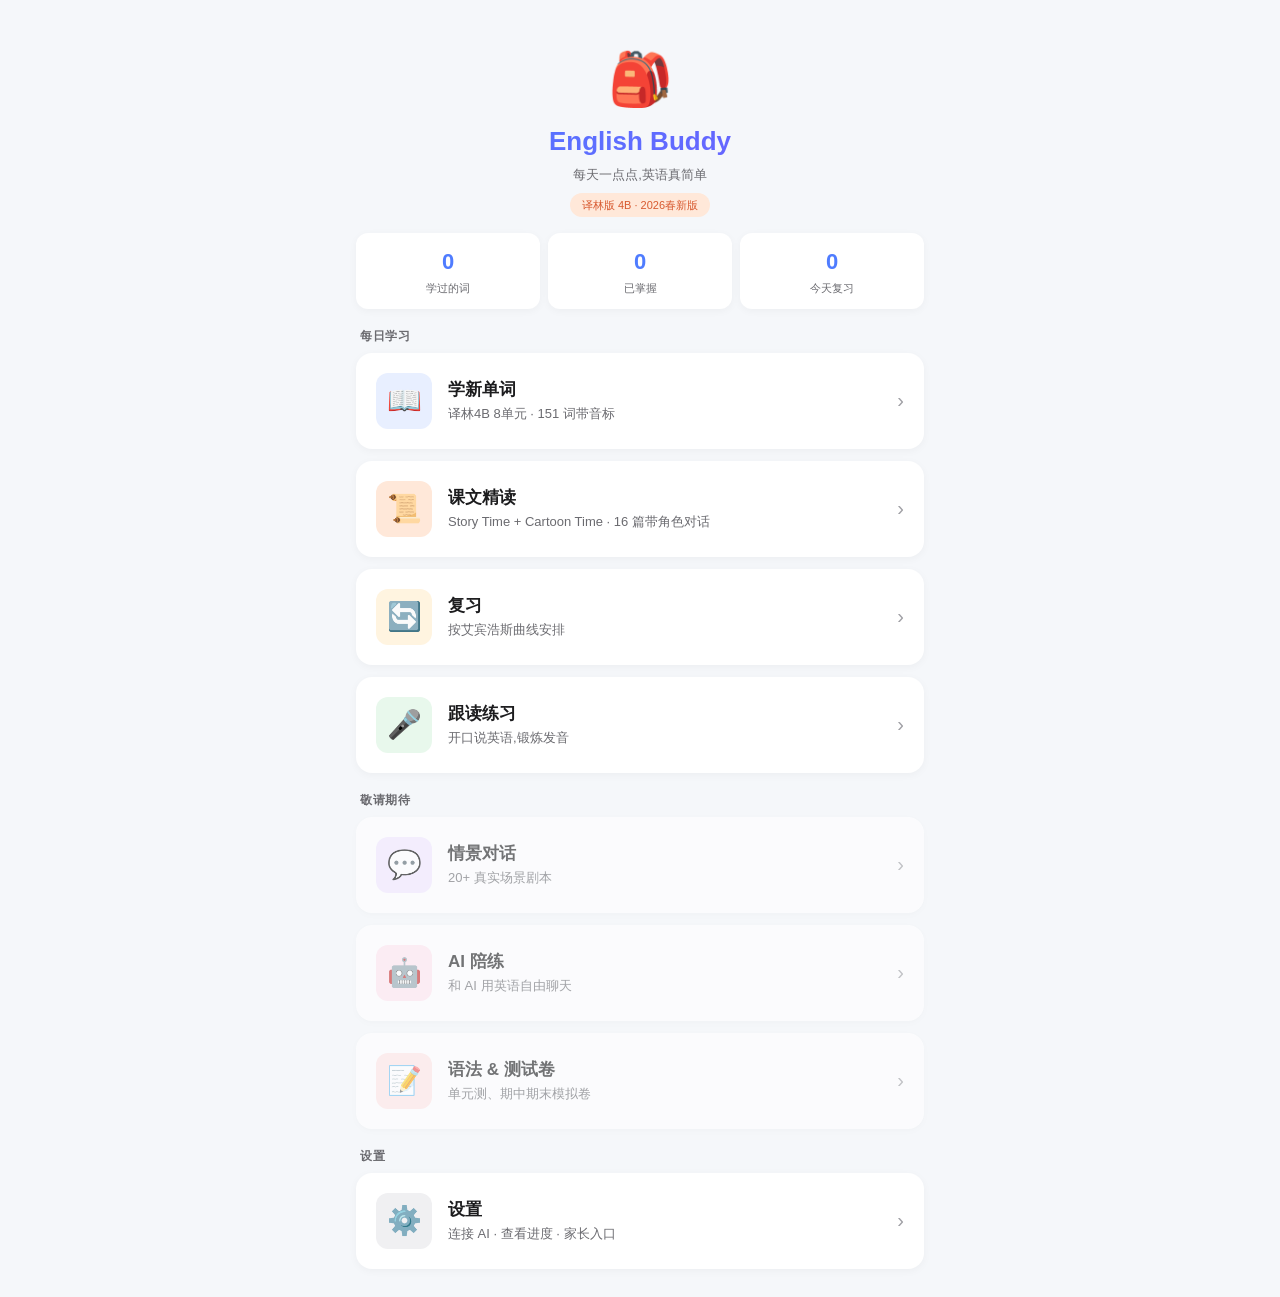
==== index.html @ 9fd4d2b6 "Add files via upload" ====
<!DOCTYPE html>
<html lang="zh-CN">
<head>
<meta charset="UTF-8">
<meta name="viewport" content="width=device-width, initial-scale=1.0, maximum-scale=1.0, user-scalable=no, viewport-fit=cover">
<meta name="apple-mobile-web-app-capable" content="yes">
<meta name="apple-mobile-web-app-status-bar-style" content="default">
<meta name="apple-mobile-web-app-title" content="English Buddy">
<meta name="theme-color" content="#4F7CFF">
<title>English Buddy · 我的英语小伙伴</title>
<link rel="stylesheet" href="css/style.css">
<style>
.hero { text-align: center; padding: 24px 16px 16px; }
.hero-emoji { font-size: 52px; margin-bottom: 4px; }
.hero-title {
  font-size: 26px; font-weight: 700; margin: 0 0 4px;
  background: linear-gradient(135deg, #4F7CFF, #6F5BFF);
  -webkit-background-clip: text; background-clip: text;
  -webkit-text-fill-color: transparent;
}
.hero-subtitle { font-size: 13px; color: var(--text-secondary); margin: 0; }
.book-tag {
  display: inline-block; margin-top: 8px;
  padding: 4px 12px; font-size: 11px;
  background: #FFE8D9; color: #D85A30;
  border-radius: 12px; font-weight: 500;
}
.streak-banner {
  background: linear-gradient(135deg, #FF9500, #FF6A00);
  color: white; border-radius: var(--radius-lg);
  padding: 12px 16px; margin-bottom: 16px;
  display: flex; align-items: center; gap: 12px;
}
.streak-icon { font-size: 28px; }
.streak-info { flex: 1; }
.streak-num { font-size: 22px; font-weight: 700; }
.streak-label { font-size: 12px; opacity: 0.9; }
.section-title {
  font-size: 12px; font-weight: 600;
  color: var(--text-secondary); text-transform: uppercase;
  letter-spacing: 0.5px; margin: 18px 0 8px; padding-left: 4px;
}
.unit-summary {
  font-size: 11px; color: var(--text-tertiary);
  margin-top: 2px;
}
</style>
</head>
<body>
<div class="container">
  <div class="hero">
    <div class="hero-emoji">🎒</div>
    <h1 class="hero-title">English Buddy</h1>
    <p class="hero-subtitle">每天一点点,英语真简单</p>
    <div class="book-tag">译林版 4B · 2026春新版</div>
  </div>

  <div class="streak-banner" id="streak-banner" style="display:none">
    <div class="streak-icon">🔥</div>
    <div class="streak-info">
      <div class="streak-num"><span id="streak-num">0</span> 天</div>
      <div class="streak-label">连续学习,加油!</div>
    </div>
  </div>

  <div class="stat-grid">
    <div class="stat-card">
      <div class="stat-num" id="stat-learned">0</div>
      <div class="stat-label">学过的词</div>
    </div>
    <div class="stat-card">
      <div class="stat-num" id="stat-mastered">0</div>
      <div class="stat-label">已掌握</div>
    </div>
    <div class="stat-card">
      <div class="stat-num" id="stat-due">0</div>
      <div class="stat-label">今天复习</div>
    </div>
  </div>

  <div class="section-title">每日学习</div>

  <button class="module-card" onclick="location.href='pages/vocab-learn.html'">
    <div class="module-icon" style="background:#E8EFFF;color:#4F7CFF">📖</div>
    <div class="module-info">
      <h3 class="module-title">学新单词</h3>
      <p class="module-desc">译林4B 8单元 · 151 词带音标</p>
    </div>
    <div class="module-arrow">›</div>
  </button>

  <button class="module-card" onclick="location.href='pages/reading.html'">
    <div class="module-icon" style="background:#FFE8D9;color:#D85A30">📜</div>
    <div class="module-info">
      <h3 class="module-title">课文精读</h3>
      <p class="module-desc">Story Time + Cartoon Time · 16 篇带角色对话</p>
    </div>
    <div class="module-arrow">›</div>
  </button>

  <button class="module-card" onclick="location.href='pages/vocab-review.html'">
    <div class="module-icon" style="background:#FFF4E0;color:#FF9500">🔄</div>
    <div class="module-info">
      <h3 class="module-title">复习</h3>
      <p class="module-desc">按艾宾浩斯曲线安排</p>
    </div>
    <div class="module-arrow">›</div>
  </button>

  <button class="module-card" onclick="location.href='pages/speak.html'">
    <div class="module-icon" style="background:#E8F8EC;color:#34C759">🎤</div>
    <div class="module-info">
      <h3 class="module-title">跟读练习</h3>
      <p class="module-desc">开口说英语,锻炼发音</p>
    </div>
    <div class="module-arrow">›</div>
  </button>

  <div class="section-title">敬请期待</div>

  <button class="module-card" onclick="alert('对话剧本和 AI 自由对话将在下一批更新中加入')" style="opacity:0.6">
    <div class="module-icon" style="background:#F2E8FF;color:#8B5CF6">💬</div>
    <div class="module-info">
      <h3 class="module-title">情景对话</h3>
      <p class="module-desc">20+ 真实场景剧本</p>
    </div>
    <div class="module-arrow">›</div>
  </button>

  <button class="module-card" onclick="alert('AI 自由对话功能将在下一批更新中加入')" style="opacity:0.6">
    <div class="module-icon" style="background:#FFE5F0;color:#EC4899">🤖</div>
    <div class="module-info">
      <h3 class="module-title">AI 陪练</h3>
      <p class="module-desc">和 AI 用英语自由聊天</p>
    </div>
    <div class="module-arrow">›</div>
  </button>

  <button class="module-card" onclick="alert('语法系统和测试卷将在下一批更新中加入')" style="opacity:0.6">
    <div class="module-icon" style="background:#FFE5E5;color:#E24B4A">📝</div>
    <div class="module-info">
      <h3 class="module-title">语法 & 测试卷</h3>
      <p class="module-desc">单元测、期中期末模拟卷</p>
    </div>
    <div class="module-arrow">›</div>
  </button>

  <div class="section-title">设置</div>

  <button class="module-card" onclick="location.href='pages/settings.html'">
    <div class="module-icon" style="background:#F0F0F2;color:#6B6B70">⚙️</div>
    <div class="module-info">
      <h3 class="module-title">设置</h3>
      <p class="module-desc">连接 AI · 查看进度 · 家长入口</p>
    </div>
    <div class="module-arrow">›</div>
  </button>
</div>

<script src="data/vocab-4b.js"></script>
<script src="js/core.js"></script>
<script>
function refreshStats() {
  const allWords = VOCAB_4B.getAllWords();
  const stats = SRS.getStats(allWords);
  document.getElementById('stat-learned').textContent = stats.learning + stats.mastered;
  document.getElementById('stat-mastered').textContent = stats.mastered;
  document.getElementById('stat-due').textContent = stats.due;
  
  const streak = Tracking.getStreak();
  if (streak > 0) {
    document.getElementById('streak-banner').style.display = 'flex';
    document.getElementById('streak-num').textContent = streak;
  }
}
refreshStats();
</script>
</body>
</html>
---- css/style.css ----
/* English Buddy - 全局样式 */
/* 移动端优先，针对 iPhone Safari 优化 */

:root {
  --primary: #4F7CFF;
  --primary-dark: #3A5FCC;
  --primary-light: #E8EFFF;
  --success: #34C759;
  --warning: #FF9500;
  --danger: #FF3B30;
  --bg: #F5F7FA;
  --bg-card: #FFFFFF;
  --text-primary: #1C1C1E;
  --text-secondary: #6B6B70;
  --text-tertiary: #A0A0A5;
  --border: #E5E5EA;
  --radius-sm: 8px;
  --radius-md: 12px;
  --radius-lg: 16px;
  --shadow: 0 2px 8px rgba(0,0,0,0.04);
  --shadow-lg: 0 4px 16px rgba(0,0,0,0.08);
}

* {
  box-sizing: border-box;
  -webkit-tap-highlight-color: transparent;
}

html, body {
  margin: 0;
  padding: 0;
  font-family: -apple-system, BlinkMacSystemFont, "PingFang SC", "Helvetica Neue", sans-serif;
  background: var(--bg);
  color: var(--text-primary);
  font-size: 16px;
  line-height: 1.5;
  -webkit-font-smoothing: antialiased;
  overflow-x: hidden;
}

body {
  min-height: 100vh;
  padding-bottom: env(safe-area-inset-bottom);
  padding-top: env(safe-area-inset-top);
}

.container {
  max-width: 600px;
  margin: 0 auto;
  padding: 16px;
}

.app-header {
  text-align: center;
  padding: 24px 16px 16px;
}

.app-title {
  font-size: 24px;
  font-weight: 600;
  margin: 0 0 4px;
}

.app-subtitle {
  font-size: 14px;
  color: var(--text-secondary);
  margin: 0;
}

.card {
  background: var(--bg-card);
  border-radius: var(--radius-lg);
  padding: 16px;
  margin-bottom: 12px;
  box-shadow: var(--shadow);
}

.module-card {
  background: var(--bg-card);
  border-radius: var(--radius-lg);
  padding: 20px;
  margin-bottom: 12px;
  box-shadow: var(--shadow);
  display: flex;
  align-items: center;
  gap: 16px;
  text-decoration: none;
  color: inherit;
  transition: transform 0.15s, box-shadow 0.15s;
  cursor: pointer;
  border: none;
  width: 100%;
  text-align: left;
}

.module-card:active {
  transform: scale(0.98);
  box-shadow: var(--shadow);
}

.module-icon {
  width: 56px;
  height: 56px;
  border-radius: var(--radius-md);
  display: flex;
  align-items: center;
  justify-content: center;
  font-size: 28px;
  flex-shrink: 0;
}

.module-info {
  flex: 1;
  min-width: 0;
}

.module-title {
  font-size: 17px;
  font-weight: 600;
  margin: 0 0 4px;
}

.module-desc {
  font-size: 13px;
  color: var(--text-secondary);
  margin: 0;
}

.module-arrow {
  color: var(--text-tertiary);
  font-size: 20px;
  flex-shrink: 0;
}

.btn {
  display: inline-flex;
  align-items: center;
  justify-content: center;
  gap: 6px;
  padding: 12px 24px;
  border-radius: var(--radius-md);
  font-size: 16px;
  font-weight: 500;
  border: none;
  cursor: pointer;
  text-decoration: none;
  transition: all 0.15s;
  font-family: inherit;
}

.btn-primary {
  background: var(--primary);
  color: white;
}

.btn-primary:active {
  background: var(--primary-dark);
  transform: scale(0.98);
}

.btn-secondary {
  background: var(--bg-card);
  color: var(--text-primary);
  border: 1px solid var(--border);
}

.btn-secondary:active {
  background: var(--bg);
}

.btn-full {
  width: 100%;
}

.btn-large {
  padding: 16px 24px;
  font-size: 17px;
}

.stat-grid {
  display: grid;
  grid-template-columns: repeat(3, 1fr);
  gap: 8px;
  margin-bottom: 16px;
}

.stat-card {
  background: var(--bg-card);
  border-radius: var(--radius-md);
  padding: 12px 8px;
  text-align: center;
  box-shadow: var(--shadow);
}

.stat-num {
  font-size: 22px;
  font-weight: 600;
  color: var(--primary);
}

.stat-label {
  font-size: 11px;
  color: var(--text-secondary);
  margin-top: 2px;
}

.back-btn {
  display: inline-flex;
  align-items: center;
  gap: 4px;
  padding: 8px 12px;
  background: transparent;
  color: var(--primary);
  font-size: 16px;
  border: none;
  cursor: pointer;
  text-decoration: none;
}

.page-header {
  display: flex;
  align-items: center;
  justify-content: space-between;
  padding: 8px 0 16px;
}

.page-title {
  font-size: 20px;
  font-weight: 600;
  margin: 0;
}

.tag {
  display: inline-block;
  padding: 2px 8px;
  border-radius: 6px;
  font-size: 12px;
  background: var(--primary-light);
  color: var(--primary-dark);
}

.tag-success { background: #E8F8EC; color: #2E8B3D; }
.tag-warning { background: #FFF4E0; color: #B8740C; }
.tag-danger { background: #FFE5E5; color: #C42828; }

.progress {
  height: 6px;
  background: var(--border);
  border-radius: 3px;
  overflow: hidden;
}

.progress-fill {
  height: 100%;
  background: var(--primary);
  transition: width 0.3s;
}

.empty-state {
  text-align: center;
  padding: 48px 16px;
  color: var(--text-secondary);
}

.empty-icon {
  font-size: 48px;
  margin-bottom: 12px;
  opacity: 0.4;
}

@media (prefers-color-scheme: dark) {
  :root {
    --bg: #000000;
    --bg-card: #1C1C1E;
    --text-primary: #FFFFFF;
    --text-secondary: #A0A0A5;
    --text-tertiary: #6B6B70;
    --border: #2C2C2E;
    --primary-light: #1F2A4D;
  }
}
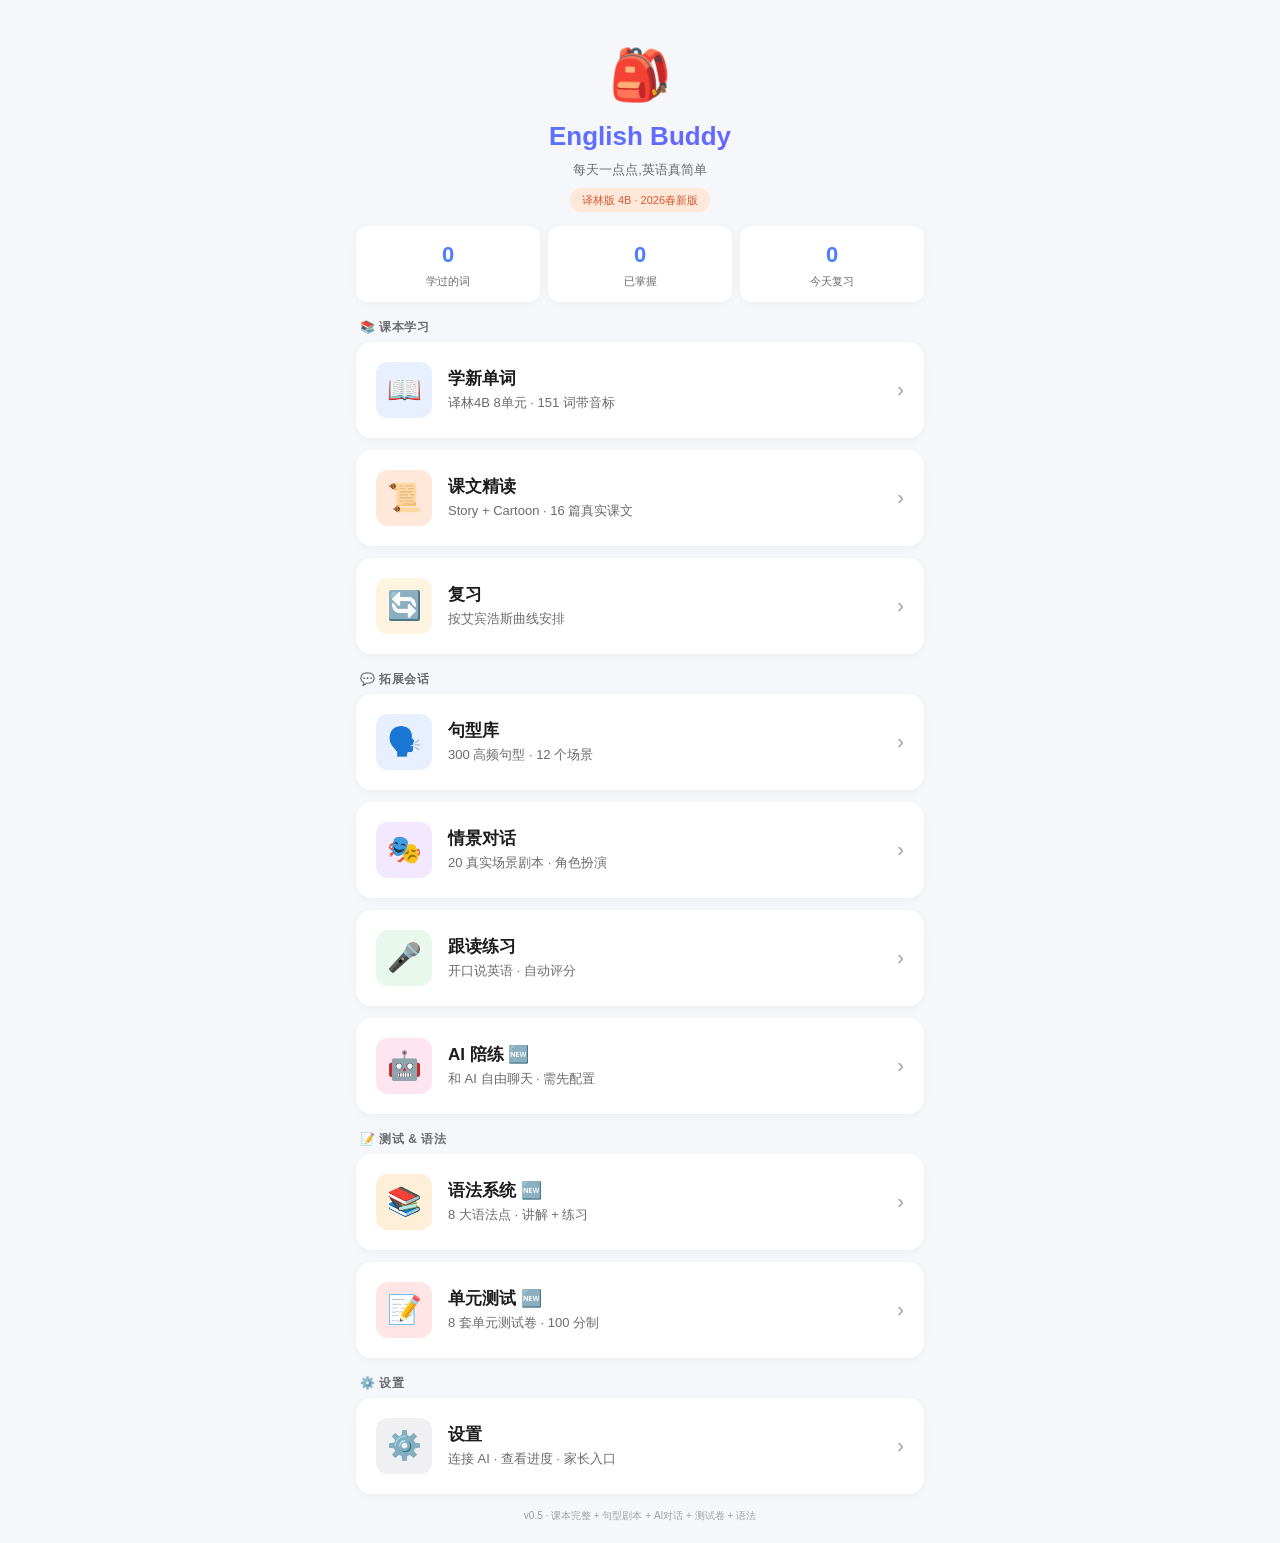
==== commit 44c69131: "Add files via upload" ====
--- a/index.html
+++ b/index.html
@@ -10,8 +10,8 @@
 <title>English Buddy · 我的英语小伙伴</title>
 <link rel="stylesheet" href="css/style.css">
 <style>
-.hero { text-align: center; padding: 24px 16px 16px; }
-.hero-emoji { font-size: 52px; margin-bottom: 4px; }
+.hero { text-align: center; padding: 22px 16px 14px; }
+.hero-emoji { font-size: 50px; margin-bottom: 4px; }
 .hero-title {
   font-size: 26px; font-weight: 700; margin: 0 0 4px;
   background: linear-gradient(135deg, #4F7CFF, #6F5BFF);
@@ -28,7 +28,7 @@
 .streak-banner {
   background: linear-gradient(135deg, #FF9500, #FF6A00);
   color: white; border-radius: var(--radius-lg);
-  padding: 12px 16px; margin-bottom: 16px;
+  padding: 12px 16px; margin-bottom: 14px;
   display: flex; align-items: center; gap: 12px;
 }
 .streak-icon { font-size: 28px; }
@@ -38,11 +38,11 @@
 .section-title {
   font-size: 12px; font-weight: 600;
   color: var(--text-secondary); text-transform: uppercase;
-  letter-spacing: 0.5px; margin: 18px 0 8px; padding-left: 4px;
-}
-.unit-summary {
-  font-size: 11px; color: var(--text-tertiary);
-  margin-top: 2px;
+  letter-spacing: 0.5px; margin: 16px 0 6px; padding-left: 4px;
+}
+.version-tag {
+  font-size: 10px; color: var(--text-tertiary);
+  text-align: center; margin: 14px 0 4px;
 }
 </style>
 </head>
@@ -78,7 +78,7 @@
     </div>
   </div>
 
-  <div class="section-title">每日学习</div>
+  <div class="section-title">📚 课本学习</div>
 
   <button class="module-card" onclick="location.href='pages/vocab-learn.html'">
     <div class="module-icon" style="background:#E8EFFF;color:#4F7CFF">📖</div>
@@ -93,7 +93,7 @@
     <div class="module-icon" style="background:#FFE8D9;color:#D85A30">📜</div>
     <div class="module-info">
       <h3 class="module-title">课文精读</h3>
-      <p class="module-desc">Story Time + Cartoon Time · 16 篇带角色对话</p>
+      <p class="module-desc">Story + Cartoon · 16 篇真实课文</p>
     </div>
     <div class="module-arrow">›</div>
   </button>
@@ -107,45 +107,65 @@
     <div class="module-arrow">›</div>
   </button>
 
+  <div class="section-title">💬 拓展会话</div>
+
+  <button class="module-card" onclick="location.href='pages/phrases.html'">
+    <div class="module-icon" style="background:#E8EFFF;color:#6F5BFF">🗣️</div>
+    <div class="module-info">
+      <h3 class="module-title">句型库</h3>
+      <p class="module-desc">300 高频句型 · 12 个场景</p>
+    </div>
+    <div class="module-arrow">›</div>
+  </button>
+
+  <button class="module-card" onclick="location.href='pages/scripts.html'">
+    <div class="module-icon" style="background:#F2E8FF;color:#8B5CF6">🎭</div>
+    <div class="module-info">
+      <h3 class="module-title">情景对话</h3>
+      <p class="module-desc">20 真实场景剧本 · 角色扮演</p>
+    </div>
+    <div class="module-arrow">›</div>
+  </button>
+
   <button class="module-card" onclick="location.href='pages/speak.html'">
     <div class="module-icon" style="background:#E8F8EC;color:#34C759">🎤</div>
     <div class="module-info">
       <h3 class="module-title">跟读练习</h3>
-      <p class="module-desc">开口说英语,锻炼发音</p>
-    </div>
-    <div class="module-arrow">›</div>
-  </button>
-
-  <div class="section-title">敬请期待</div>
-
-  <button class="module-card" onclick="alert('对话剧本和 AI 自由对话将在下一批更新中加入')" style="opacity:0.6">
-    <div class="module-icon" style="background:#F2E8FF;color:#8B5CF6">💬</div>
-    <div class="module-info">
-      <h3 class="module-title">情景对话</h3>
-      <p class="module-desc">20+ 真实场景剧本</p>
-    </div>
-    <div class="module-arrow">›</div>
-  </button>
-
-  <button class="module-card" onclick="alert('AI 自由对话功能将在下一批更新中加入')" style="opacity:0.6">
+      <p class="module-desc">开口说英语 · 自动评分</p>
+    </div>
+    <div class="module-arrow">›</div>
+  </button>
+
+  <button class="module-card" onclick="location.href='pages/ai-chat.html'">
     <div class="module-icon" style="background:#FFE5F0;color:#EC4899">🤖</div>
     <div class="module-info">
-      <h3 class="module-title">AI 陪练</h3>
-      <p class="module-desc">和 AI 用英语自由聊天</p>
-    </div>
-    <div class="module-arrow">›</div>
-  </button>
-
-  <button class="module-card" onclick="alert('语法系统和测试卷将在下一批更新中加入')" style="opacity:0.6">
+      <h3 class="module-title">AI 陪练 🆕</h3>
+      <p class="module-desc">和 AI 自由聊天 · 需先配置</p>
+    </div>
+    <div class="module-arrow">›</div>
+  </button>
+
+  <div class="section-title">📝 测试 & 语法</div>
+
+  <button class="module-card" onclick="location.href='pages/grammar.html'">
+    <div class="module-icon" style="background:#FFEFD9;color:#FF6A00">📚</div>
+    <div class="module-info">
+      <h3 class="module-title">语法系统 🆕</h3>
+      <p class="module-desc">8 大语法点 · 讲解 + 练习</p>
+    </div>
+    <div class="module-arrow">›</div>
+  </button>
+
+  <button class="module-card" onclick="location.href='pages/quiz.html'">
     <div class="module-icon" style="background:#FFE5E5;color:#E24B4A">📝</div>
     <div class="module-info">
-      <h3 class="module-title">语法 & 测试卷</h3>
-      <p class="module-desc">单元测、期中期末模拟卷</p>
-    </div>
-    <div class="module-arrow">›</div>
-  </button>
-
-  <div class="section-title">设置</div>
+      <h3 class="module-title">单元测试 🆕</h3>
+      <p class="module-desc">8 套单元测试卷 · 100 分制</p>
+    </div>
+    <div class="module-arrow">›</div>
+  </button>
+
+  <div class="section-title">⚙️ 设置</div>
 
   <button class="module-card" onclick="location.href='pages/settings.html'">
     <div class="module-icon" style="background:#F0F0F2;color:#6B6B70">⚙️</div>
@@ -155,6 +175,8 @@
     </div>
     <div class="module-arrow">›</div>
   </button>
+
+  <div class="version-tag">v0.5 · 课本完整 + 句型剧本 + AI对话 + 测试卷 + 语法</div>
 </div>
 
 <script src="data/vocab-4b.js"></script>
